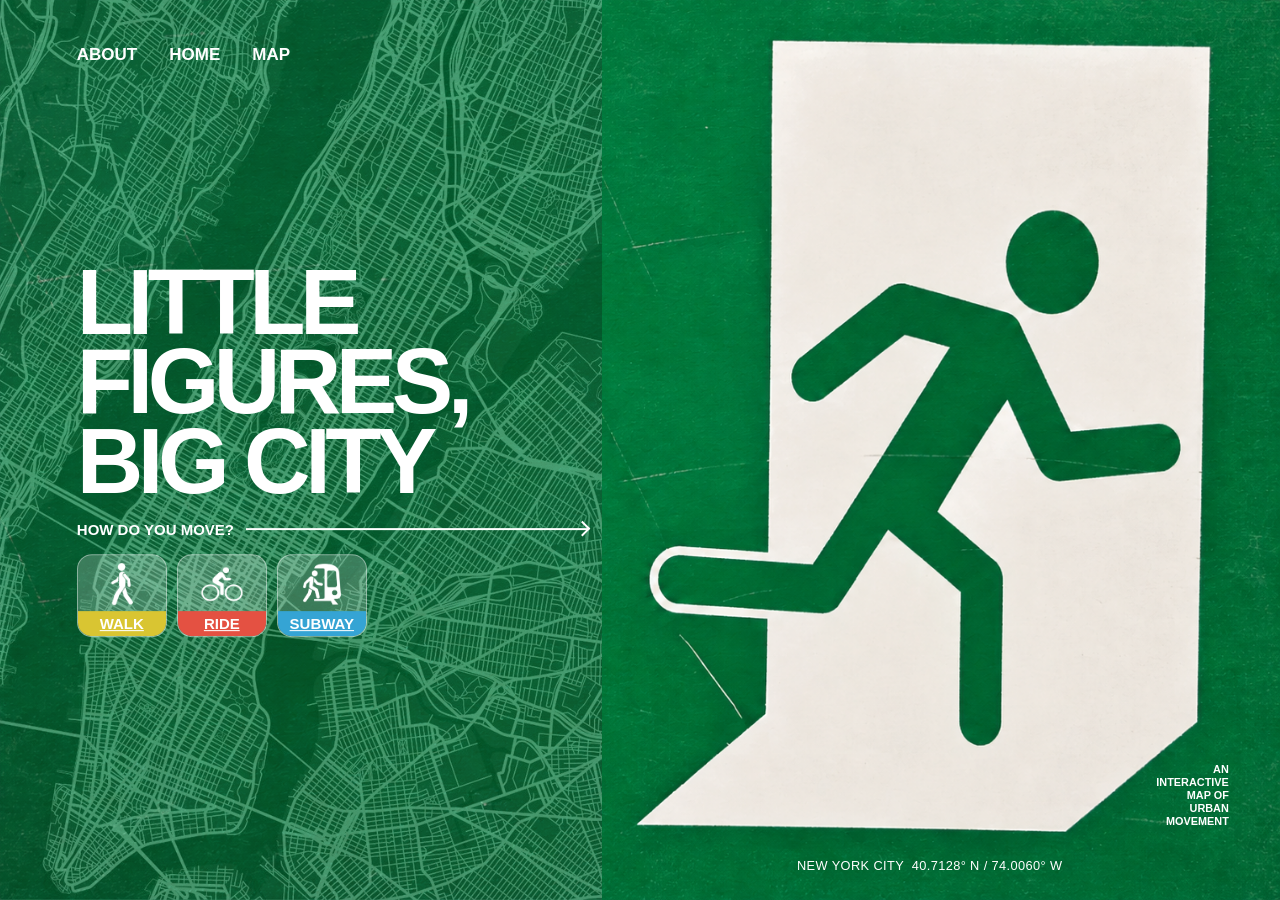
==== index.html @ 6ac32b7f "1" ====
<!DOCTYPE html>
<html lang="en">
<head>
  <meta charset="UTF-8">
  <meta name="viewport" content="width=device-width, initial-scale=1">
  <title>Little Figures, Big City</title>
  <link rel="stylesheet" href="style.css">
</head>

<body>
  <main class="page" id="home">

    <img class="runner-photo" src="images/runner.png" alt="">
    <img class="map-overlay" src="images/nyc-map.jpg" alt="">

    <nav class="top-nav">
      <a href="about.html">ABOUT</a>
      <a href="index.html">HOME</a>
      <a href="map.html">MAP</a>
    </nav>

    <section class="left-content">
      <h1>LITTLE<br>FIGURES,<br>BIG CITY</h1>

      <div class="prompt">
        <span>HOW DO YOU MOVE?</span>
        <span class="arrow"></span>
      </div>

      <div class="transport-options">
        <a class="transport walk" href="walk.html">
          <img src="images/walk.png" alt="">
          <span>WALK</span>
        </a>

        <a class="transport ride" href="ride.html">
          <img src="images/ride.png" alt="">
          <span>RIDE</span>
        </a>

        <a class="transport subway" href="subway.html">
          <img src="images/subway.png" alt="">
          <span>SUBWAY</span>
        </a>
      </div>
    </section>

    <p class="runner-caption">
      AN<br>
      INTERACTIVE<br>
      MAP OF<br>
      URBAN<br>
      MOVEMENT
    </p>

    <p class="coordinates">
      NEW YORK CITY&nbsp; 40.7128° N / 74.0060° W
    </p>

  </main>
</body>
</html>
---- style.css ----
* {
  box-sizing: border-box;
}

html,
body {
  width: 100%;
  height: 100%;
  margin: 0;
  overflow: hidden;
}

body {
  color: #fff;
  font-family: Arial, Helvetica, sans-serif;
}


.page {
  position: fixed;
  inset: 0;
  width: 100vw;
  height: 100vh;
  height: 100dvh;
  overflow: hidden;
  background: transparent;
}

.runner-photo {
  position: absolute;
  inset: 0;
  z-index: 0;
  width: 100%;
  height: 100%;
  object-fit: fill;
  object-position: center;
}


.map-overlay {
  position: absolute;
  top: 0;
  left: 0;
  z-index: 1;
  width: 47%;
  height: 100%;
  object-fit: cover;
  object-position: center;
  opacity: 0.28;
  pointer-events: none;
}

.top-nav {
  position: absolute;
  top: 5%;
  left: 6%;
  right: auto;
  z-index: 3;
  display: flex;
  align-items: center;
  gap: clamp(16px, 2.5vw, 36px);
}

.top-nav a {
  color: #fff;
  font-size: clamp(12px, 1.35vw, 17px);
  font-weight: 800;
  text-decoration: none;
}

.top-nav a:hover {
  text-decoration: underline;
  text-underline-offset: 5px;
}


.left-content {
  position: absolute;
  top: 50%;
  left: 6%;
  z-index: 2;
  width: 40%;
  transform: translateY(-50%);
}

.left-content h1 {
  margin: 0 0 20px;
  font-size: clamp(48px, 7.2vw, 102px);
  font-weight: 900;
  line-height: 0.86;
  letter-spacing: -0.06em;
}


.prompt {
  display: flex;
  align-items: center;
  gap: 12px;
  margin-bottom: 16px;
  font-size: clamp(10px, 1.2vw, 15px);
  font-weight: 800;
  white-space: nowrap;
}

.arrow {
  position: relative;
  flex: 1;
  height: 2px;
  background: #fff;
}

.arrow::after {
  position: absolute;
  top: -5px;
  right: 1px;
  width: 9px;
  height: 9px;
  border-top: 2px solid #fff;
  border-right: 2px solid #fff;
  content: "";
  transform: rotate(45deg);
}

.transport-options {
  display: flex;
  gap: 10px;
}

.transport {
  width: clamp(64px, 10vw, 90px);
  padding: 7px 0 0;
  overflow: hidden;
  border: 1px solid rgba(255, 255, 255, 0.4);
  border-radius: 15px;
  background: rgba(255, 255, 255, 0.22);
  color: #fff;
  cursor: pointer;
  transition: transform 0.2s, background 0.2s;
}

.transport:hover {
  transform: translateY(-3px);
  background: rgba(255, 255, 255, 0.4);
}

.transport img {
  display: block;
  width: 44px;
  height: 44px;
  margin: 0 auto 5px;
  object-fit: contain;
}

.transport span {
  display: block;
  padding: 4px 2px;
  font-size: clamp(10px, 1.25vw, 15px);
  font-weight: 900;
  text-align: center;
}

.walk span {
  background: #d9c532;
}

.ride span {
  background: #e45142;
}

.subway span {
  background: #35a4d4;
}


.runner-caption {
  position: absolute;
  right: 4%;
  bottom: 8%;
  z-index: 2;
  margin: 0;
  font-size: clamp(8px, 0.85vw, 11px);
  font-weight: 800;
  line-height: 1.2;
  text-align: right;
}

.coordinates {
  position: absolute;
  right: 17%;
  bottom: 3%;
  z-index: 2;
  margin: 0;
  font-size: clamp(9px, 1vw, 14px);
  letter-spacing: 0.03em;
  white-space: nowrap;
}


@media (max-width: 650px) {
  .runner-photo {
    object-fit: cover;
    object-position: 58% center;
  }

  .map-overlay {
    width: 55%;
  }

  .top-nav {
    top: 18px;
    left: 6%;
    right: auto;
    gap: 14px;
  }

  .top-nav a {
    font-size: 11px;
  }

  .left-content {
    top: 43%;
    left: 6%;
    width: 78%;
  }

  .left-content h1 {
    font-size: clamp(48px, 14vw, 76px);
  }

  .transport {
    width: 74px;
  }

  .runner-caption {
    right: 4%;
    bottom: 8%;
    font-size: 8px;
  }

  .coordinates {
    right: 4%;
    bottom: 3%;
    font-size: 8px;
  }
  .transport {
  display: block;
  color: white;
  text-align: center;
  text-decoration: none;
}
}
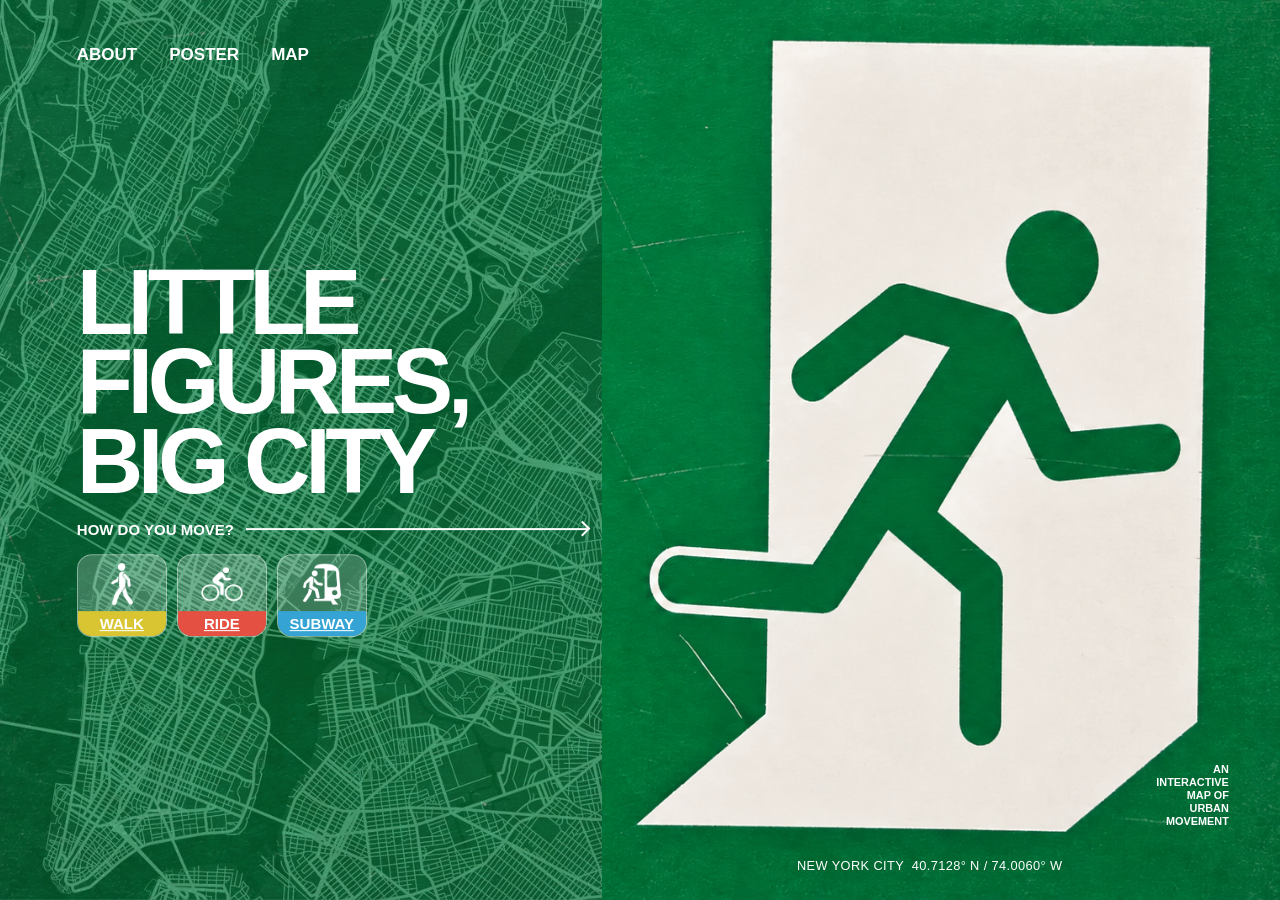
==== commit b709c475: "3" ====
--- a/index.html
+++ b/index.html
@@ -15,7 +15,7 @@
 
     <nav class="top-nav">
       <a href="about.html">ABOUT</a>
-      <a href="index.html">HOME</a>
+      <a href="poster.html">POSTER</a>
       <a href="map.html">MAP</a>
     </nav>
 
